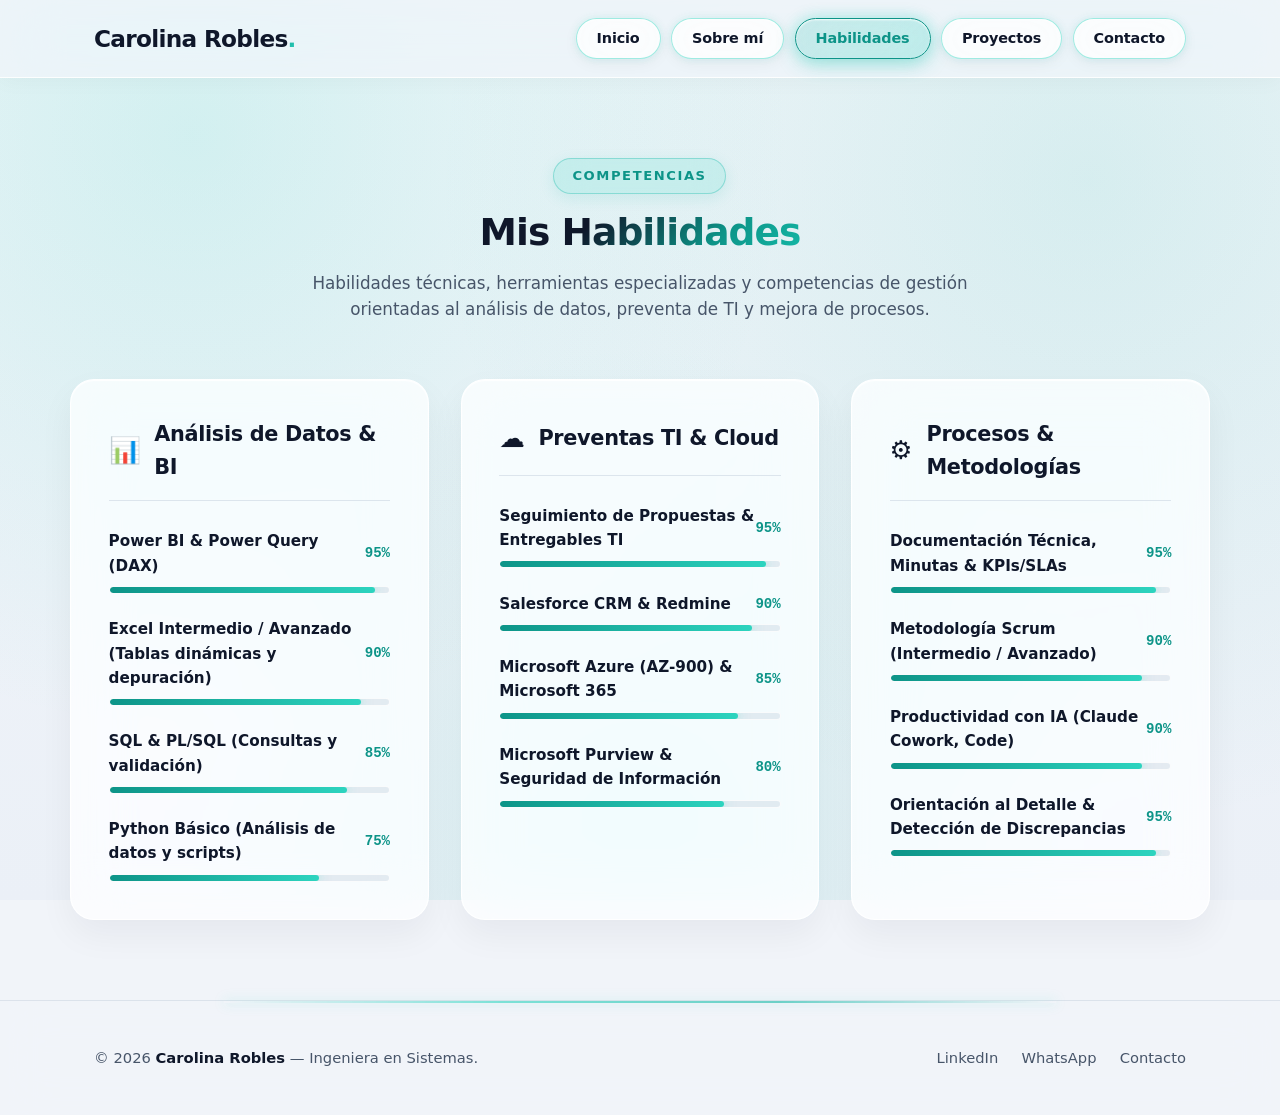
==== skills.html @ e142863c "Primer comentario" ====
<!DOCTYPE html>
<html lang="es">
<head>
  <meta charset="UTF-8">
  <meta name="viewport" content="width=device-width, initial-scale=1.0">
  <title>Habilidades | Carolina Robles - Ingeniera en Sistemas</title>
  <!-- Estilos Globales y Específicos -->
  <link rel="stylesheet" href="css/global.css">
  <link rel="stylesheet" href="css/pages.css">
</head>
<body>

  <!-- ================= ENCABEZADO Y NAVEGACIÓN (APPLE LIQUID GLASS) ================= -->
  <header class="site-header">
    <nav class="navbar container">
      <a href="index.html" class="logo">Carolina Robles<span>.</span></a>
      <!-- Botón Menú para Móvil -->
      <button class="menu-toggle" id="menu-toggle" aria-label="Abrir menú de navegación" aria-expanded="false">
        <span class="menu-icon">
          <span></span>
          <span></span>
          <span></span>
        </span>
      </button>
      <!-- Enlaces de Navegación (Cápsulas iOS Liquid Glass sin emojis) -->
      <ul class="nav-menu" id="nav-menu">
        <li><a href="index.html" class="nav-link">Inicio</a></li>
        <li><a href="about.html" class="nav-link">Sobre mí</a></li>
        <li><a href="skills.html" class="nav-link">Habilidades</a></li>
        <li><a href="projects.html" class="nav-link">Proyectos</a></li>
        <li><a href="contact.html" class="nav-link">Contacto</a></li>
      </ul>
    </nav>
  </header>

  <!-- ================= CONTENIDO PRINCIPAL ================= -->
  <main class="section container">
    <div class="section-header">
      <span class="section-tag">Competencias</span>
      <h2 class="section-title">Mis <span>Habilidades</span></h2>
      <p class="section-description">
        Habilidades técnicas, herramientas especializadas y competencias de gestión orientadas al análisis de datos, preventa de TI y mejora de procesos.
      </p>
    </div>

    <!-- Cuadrícula de Habilidades por Categoría -->
    <div class="skills-grid">

      <!-- Categoría 1: Análisis de Datos & BI -->
      <section class="skill-category">
        <div class="category-header">
          <span class="category-icon">📊</span>
          <h3>Análisis de Datos &amp; BI</h3>
        </div>
        <div class="skill-items-list">
          <!-- Skill Item -->
          <div class="skill-item">
            <div class="skill-header">
              <span class="skill-name">Power BI &amp; Power Query (DAX)</span>
              <span class="skill-percentage">95%</span>
            </div>
            <div class="progress-bar" role="progressbar" aria-valuenow="95" aria-valuemin="0" aria-valuemax="100">
              <div class="progress-fill" style="width: 95%;"></div>
            </div>
          </div>

          <!-- Skill Item -->
          <div class="skill-item">
            <div class="skill-header">
              <span class="skill-name">Excel Intermedio / Avanzado (Tablas dinámicas y depuración)</span>
              <span class="skill-percentage">90%</span>
            </div>
            <div class="progress-bar" role="progressbar" aria-valuenow="90" aria-valuemin="0" aria-valuemax="100">
              <div class="progress-fill" style="width: 90%;"></div>
            </div>
          </div>

          <!-- Skill Item -->
          <div class="skill-item">
            <div class="skill-header">
              <span class="skill-name">SQL &amp; PL/SQL (Consultas y validación)</span>
              <span class="skill-percentage">85%</span>
            </div>
            <div class="progress-bar" role="progressbar" aria-valuenow="85" aria-valuemin="0" aria-valuemax="100">
              <div class="progress-fill" style="width: 85%;"></div>
            </div>
          </div>

          <!-- Skill Item -->
          <div class="skill-item">
            <div class="skill-header">
              <span class="skill-name">Python Básico (Análisis de datos y scripts)</span>
              <span class="skill-percentage">75%</span>
            </div>
            <div class="progress-bar" role="progressbar" aria-valuenow="75" aria-valuemin="0" aria-valuemax="100">
              <div class="progress-fill" style="width: 75%;"></div>
            </div>
          </div>
        </div>
      </section>

      <!-- Categoría 2: Preventas TI, Cloud & Plataformas -->
      <section class="skill-category">
        <div class="category-header">
          <span class="category-icon">☁️</span>
          <h3>Preventas TI &amp; Cloud</h3>
        </div>
        <div class="skill-items-list">
          <!-- Skill Item -->
          <div class="skill-item">
            <div class="skill-header">
              <span class="skill-name">Seguimiento de Propuestas &amp; Entregables TI</span>
              <span class="skill-percentage">95%</span>
            </div>
            <div class="progress-bar" role="progressbar" aria-valuenow="95" aria-valuemin="0" aria-valuemax="100">
              <div class="progress-fill" style="width: 95%;"></div>
            </div>
          </div>

          <!-- Skill Item -->
          <div class="skill-item">
            <div class="skill-header">
              <span class="skill-name">Salesforce CRM &amp; Redmine</span>
              <span class="skill-percentage">90%</span>
            </div>
            <div class="progress-bar" role="progressbar" aria-valuenow="90" aria-valuemin="0" aria-valuemax="100">
              <div class="progress-fill" style="width: 90%;"></div>
            </div>
          </div>

          <!-- Skill Item -->
          <div class="skill-item">
            <div class="skill-header">
              <span class="skill-name">Microsoft Azure (AZ-900) &amp; Microsoft 365</span>
              <span class="skill-percentage">85%</span>
            </div>
            <div class="progress-bar" role="progressbar" aria-valuenow="85" aria-valuemin="0" aria-valuemax="100">
              <div class="progress-fill" style="width: 85%;"></div>
            </div>
          </div>

          <!-- Skill Item -->
          <div class="skill-item">
            <div class="skill-header">
              <span class="skill-name">Microsoft Purview &amp; Seguridad de Información</span>
              <span class="skill-percentage">80%</span>
            </div>
            <div class="progress-bar" role="progressbar" aria-valuenow="80" aria-valuemin="0" aria-valuemax="100">
              <div class="progress-fill" style="width: 80%;"></div>
            </div>
          </div>
        </div>
      </section>

      <!-- Categoría 3: Procesos, IA & Metodologías -->
      <section class="skill-category">
        <div class="category-header">
          <span class="category-icon">⚙️</span>
          <h3>Procesos &amp; Metodologías</h3>
        </div>
        <div class="skill-items-list">
          <!-- Skill Item -->
          <div class="skill-item">
            <div class="skill-header">
              <span class="skill-name">Documentación Técnica, Minutas &amp; KPIs/SLAs</span>
              <span class="skill-percentage">95%</span>
            </div>
            <div class="progress-bar" role="progressbar" aria-valuenow="95" aria-valuemin="0" aria-valuemax="100">
              <div class="progress-fill" style="width: 95%;"></div>
            </div>
          </div>

          <!-- Skill Item -->
          <div class="skill-item">
            <div class="skill-header">
              <span class="skill-name">Metodología Scrum (Intermedio / Avanzado)</span>
              <span class="skill-percentage">90%</span>
            </div>
            <div class="progress-bar" role="progressbar" aria-valuenow="90" aria-valuemin="0" aria-valuemax="100">
              <div class="progress-fill" style="width: 90%;"></div>
            </div>
          </div>

          <!-- Skill Item -->
          <div class="skill-item">
            <div class="skill-header">
              <span class="skill-name">Productividad con IA (Claude Cowork, Code)</span>
              <span class="skill-percentage">90%</span>
            </div>
            <div class="progress-bar" role="progressbar" aria-valuenow="90" aria-valuemin="0" aria-valuemax="100">
              <div class="progress-fill" style="width: 90%;"></div>
            </div>
          </div>

          <!-- Skill Item -->
          <div class="skill-item">
            <div class="skill-header">
              <span class="skill-name">Orientación al Detalle &amp; Detección de Discrepancias</span>
              <span class="skill-percentage">95%</span>
            </div>
            <div class="progress-bar" role="progressbar" aria-valuenow="95" aria-valuemin="0" aria-valuemax="100">
              <div class="progress-fill" style="width: 95%;"></div>
            </div>
          </div>
        </div>
      </section>

    </div>
  </main>

  <!-- ================= PIE DE PÁGINA (FOOTER) ================= -->
  <footer class="site-footer">
    <div class="container footer-content">
      <p class="footer-copy">
        &copy; <span id="current-year"></span> <strong>Carolina Robles</strong> — Ingeniera en Sistemas.
      </p>
      <ul class="footer-links">
        <li><a href="https://linkedin.com/" target="_blank" rel="noopener noreferrer" class="footer-link">LinkedIn</a></li>
        <li><a href="https://wa.me/593984660901" target="_blank" rel="noopener noreferrer" class="footer-link">WhatsApp</a></li>
        <li><a href="contact.html" class="footer-link">Contacto</a></li>
      </ul>
    </div>
  </footer>

  <!-- Script Global -->
  <script src="js/main.js"></script>
</body>
</html>
---- css/global.css ----
/* ==========================================================================
   GLOBAL.CSS - Estilos Globales, Variables, Reset, Componentes y Layout
   Portafolio Profesional de Carolina Robles (Apple Liquid Glass: Grises Claros & Verde Agua)
   ========================================================================== */

/* --------------------------------------------------------------------------
   1. VARIABLES DE DISEÑO (:root) - Paleta Apple Liquid Glass Clara (Grises & Verde Agua)
   -------------------------------------------------------------------------- */
:root {
  /* Fondo en grises claros elegantes estilo titanio/platino Apple */
  --color-bg: #f1f4f9;
  --color-bg-alt: #e6ebf2;
  
  /* Superficie translúcida Liquid Glass Clara */
  --color-surface: rgba(255, 255, 255, 0.75);
  --color-surface-hover: rgba(255, 255, 255, 0.92);
  --color-surface-active: #ffffff;
  
  /* Bordes de refracción de cristal líquido */
  --color-border: rgba(255, 255, 255, 0.85);
  --color-border-subtle: rgba(203, 213, 225, 0.65);
  --color-border-focus: #14b8a6;

  /* Iluminaciones y Acentos en Verde Agua (Aqua Mint / Seafoam) */
  --color-primary: #0d9488;         /* Verde Agua Principal (Teal 600) */
  --color-primary-hover: #0f766e;
  --color-primary-light: rgba(20, 184, 166, 0.12);

  --color-aqua: #14b8a6;            /* Verde Agua Medio (Teal 500) */
  --color-aqua-bright: #2dd4bf;     /* Verde Agua Luminoso (Teal 400) */
  --color-aqua-light: rgba(45, 212, 191, 0.18);

  --color-secondary: #0f766e;       /* Verde Agua Profundo */
  --color-accent: #10b981;          /* Esmeralda / Verificado */
  --color-warning: #f59e0b;
  --color-danger: #ef4444;

  /* Tipografía de Alto Contraste en Gris Grafito Legible */
  --color-text: #0f172a;            /* Grafito pizarra oscuro */
  --color-text-muted: #475569;      /* Gris medio suave */
  --color-text-dim: #64748b;        /* Gris terciario */

  --font-main: system-ui, -apple-system, BlinkMacSystemFont, 'SF Pro Display', 'SF Pro Text', 'Helvetica Neue', sans-serif;
  --font-mono: 'SF Mono', 'Consolas', 'Courier New', monospace;

  /* Medidas */
  --max-width: 1140px;
  --header-height: 78px;

  /* Radios de curvatura continua estilo Apple */
  --radius-sm: 10px;
  --radius-md: 16px;
  --radius-lg: 24px;
  --radius-xl: 32px;
  --radius-full: 9999px;

  /* Sombras y Refracciones Liquid Glass Claras */
  --shadow-sm: 0 4px 15px rgba(15, 23, 42, 0.04);
  --shadow-md: 0 12px 30px -4px rgba(15, 23, 42, 0.08);
  --shadow-glass: 0 20px 45px -10px rgba(15, 23, 42, 0.08), inset 0 1px 1px 0 rgba(255, 255, 255, 0.95);
  --shadow-glow-aqua: 0 0 25px rgba(45, 212, 191, 0.45);
  --shadow-glow-soft: 0 8px 30px rgba(20, 184, 166, 0.2);

  /* Transición fluida con curvatura Apple */
  --transition: all 0.3s cubic-bezier(0.25, 1, 0.5, 1);
}

/* --------------------------------------------------------------------------
   2. RESET UNIVERSAL Y ESTILOS BASE
   -------------------------------------------------------------------------- */
* {
  margin: 0;
  padding: 0;
  box-sizing: border-box;
}

html {
  font-size: 16px;
  scroll-behavior: smooth;
}

body {
  font-family: var(--font-main);
  background-color: var(--color-bg);
  /* Malla ambiental fluida en tonos grises claros con luces difusas en verde agua */
  background-image: 
    radial-gradient(circle at 15% 15%, rgba(45, 212, 191, 0.16), transparent 45%),
    radial-gradient(circle at 85% 20%, rgba(20, 184, 166, 0.12), transparent 50%),
    radial-gradient(circle at 50% 90%, rgba(94, 234, 212, 0.14), transparent 45%),
    linear-gradient(180deg, #f3f6fa 0%, #ebf0f7 100%);
  background-attachment: fixed;
  color: var(--color-text);
  line-height: 1.6;
  min-height: 100vh;
  display: flex;
  flex-direction: column;
  overflow-x: hidden;
  -webkit-font-smoothing: antialiased;
  -moz-osx-font-smoothing: grayscale;
}

main {
  flex: 1;
}

a {
  color: inherit;
  text-decoration: none;
  transition: var(--transition);
}

ul {
  list-style: none;
}

img, svg {
  display: block;
  max-width: 100%;
}

button, input, textarea {
  font: inherit;
  color: inherit;
}

/* --------------------------------------------------------------------------
   3. CLASES UTILITARIAS Y LAYOUT
   -------------------------------------------------------------------------- */
.container {
  width: 100%;
  max-width: var(--max-width);
  margin-left: auto;
  margin-right: auto;
  padding-left: 1.5rem;
  padding-right: 1.5rem;
}

.section {
  padding: 5rem 0;
}

.section-header {
  text-align: center;
  max-width: 720px;
  margin: 0 auto 3.5rem auto;
}

.section-tag {
  display: inline-flex;
  align-items: center;
  gap: 0.4rem;
  font-size: 0.82rem;
  font-weight: 700;
  text-transform: uppercase;
  letter-spacing: 0.12em;
  color: var(--color-primary);
  background: rgba(45, 212, 191, 0.15);
  padding: 0.4rem 1.15rem;
  border-radius: var(--radius-full);
  border: 1px solid rgba(20, 184, 166, 0.35);
  backdrop-filter: blur(16px);
  -webkit-backdrop-filter: blur(16px);
  margin-bottom: 0.95rem;
  box-shadow: 0 4px 15px rgba(20, 184, 166, 0.12);
}

.section-title {
  font-size: 2.35rem;
  font-weight: 800;
  color: var(--color-text);
  line-height: 1.25;
  margin-bottom: 0.85rem;
  letter-spacing: -0.025em;
}

.section-title span {
  background: linear-gradient(135deg, #0f172a 15%, #0d9488 65%, #14b8a6 100%);
  -webkit-background-clip: text;
  -webkit-text-fill-color: transparent;
}

.section-description {
  color: var(--color-text-muted);
  font-size: 1.05rem;
  line-height: 1.6;
}

/* --------------------------------------------------------------------------
   4. BOTONES APPLE LIQUID GLASS CON ILUMINACIÓN VERDE AGUA
   -------------------------------------------------------------------------- */
.btn {
  display: inline-flex;
  align-items: center;
  justify-content: center;
  gap: 0.6rem;
  padding: 0.82rem 1.75rem;
  font-size: 0.95rem;
  font-weight: 600;
  letter-spacing: -0.01em;
  border-radius: var(--radius-full);
  cursor: pointer;
  border: 1px solid transparent;
  text-align: center;
  user-select: none;
  position: relative;
  overflow: hidden;
  transition: var(--transition);
}

/* Botón Primario: Verde Agua Luminoso */
.btn-primary {
  background: linear-gradient(135deg, #0d9488 0%, #14b8a6 50%, #2dd4bf 100%);
  color: #ffffff;
  border: 1px solid rgba(255, 255, 255, 0.6);
  box-shadow: 
    0 6px 20px rgba(20, 184, 166, 0.35),
    inset 0 1px 1px 0 rgba(255, 255, 255, 0.5);
}

.btn-primary:hover {
  background: linear-gradient(135deg, #0f766e 0%, #0d9488 50%, #14b8a6 100%);
  transform: translateY(-2px);
  box-shadow: 
    0 8px 25px rgba(20, 184, 166, 0.5),
    0 0 20px rgba(45, 212, 191, 0.4),
    inset 0 1px 2px 0 rgba(255, 255, 255, 0.7);
  color: #ffffff;
}

/* Botón Outline: Cristal Líquido Claro Translúcido */
.btn-outline {
  background: rgba(255, 255, 255, 0.8);
  backdrop-filter: blur(20px) saturate(180%);
  -webkit-backdrop-filter: blur(20px) saturate(180%);
  border: 1.5px solid rgba(45, 212, 191, 0.45);
  color: var(--color-text);
  box-shadow: 
    0 4px 15px rgba(15, 23, 42, 0.05),
    inset 0 1px 1px 0 rgba(255, 255, 255, 0.9);
}

.btn-outline:hover {
  background: #ffffff;
  border-color: var(--color-aqua);
  color: var(--color-primary);
  transform: translateY(-2px);
  box-shadow: 
    0 8px 25px rgba(20, 184, 166, 0.22),
    0 0 15px rgba(45, 212, 191, 0.3);
}

/* Botón Glass Acento (Descargar CV) */
.btn-glass {
  background: rgba(45, 212, 191, 0.15);
  backdrop-filter: blur(20px) saturate(180%);
  -webkit-backdrop-filter: blur(20px) saturate(180%);
  border: 1.5px solid rgba(20, 184, 166, 0.35);
  color: var(--color-primary);
  box-shadow: 
    0 4px 15px rgba(20, 184, 166, 0.12),
    inset 0 1px 1px 0 rgba(255, 255, 255, 0.8);
}

.btn-glass:hover {
  background: rgba(45, 212, 191, 0.25);
  border-color: var(--color-primary);
  color: var(--color-primary-hover);
  transform: translateY(-2px);
  box-shadow: 
    0 8px 25px rgba(20, 184, 166, 0.3),
    inset 0 1px 2px 0 rgba(255, 255, 255, 0.9);
}

.btn-sm {
  padding: 0.55rem 1.25rem;
  font-size: 0.85rem;
}

.badge {
  display: inline-block;
  font-size: 0.8rem;
  font-weight: 600;
  padding: 0.35rem 0.85rem;
  border-radius: var(--radius-full);
  background: rgba(45, 212, 191, 0.12);
  color: var(--color-secondary);
  border: 1px solid rgba(20, 184, 166, 0.3);
  box-shadow: inset 0 1px 1px 0 rgba(255, 255, 255, 0.7);
}

/* --------------------------------------------------------------------------
   5. ENCABEZADO Y BARRA DE NAVEGACIÓN SUPERIOR
      Dock Flotante Liquid Glass Claro (Sin emojis, iluminado en verde agua)
   -------------------------------------------------------------------------- */
.site-header {
  position: sticky;
  top: 0;
  z-index: 1000;
  background-color: rgba(241, 244, 249, 0.82);
  backdrop-filter: blur(28px) saturate(190%);
  -webkit-backdrop-filter: blur(28px) saturate(190%);
  border-bottom: 1px solid rgba(255, 255, 255, 0.85);
  height: var(--header-height);
  display: flex;
  align-items: center;
  box-shadow: 0 4px 20px rgba(15, 23, 42, 0.03);
}

.navbar {
  display: flex;
  align-items: center;
  justify-content: space-between;
}

.logo {
  font-size: 1.45rem;
  font-weight: 800;
  color: var(--color-text);
  letter-spacing: -0.03em;
}

.logo span {
  background: linear-gradient(135deg, var(--color-primary), var(--color-aqua-bright));
  -webkit-background-clip: text;
  -webkit-text-fill-color: transparent;
}

.logo:hover {
  color: var(--color-primary);
}

/* Menú de navegación superior */
.nav-menu {
  display: flex;
  align-items: center;
  gap: 0.65rem;
}

/* CÁPSULAS DE NAVEGACIÓN APPLE LIQUID GLASS:
   Fondo claro translúcido con iluminación verde agua */
.nav-link {
  display: inline-flex;
  align-items: center;
  justify-content: center;
  padding: 0.52rem 1.25rem;
  font-size: 0.9rem;
  font-weight: 600;
  letter-spacing: -0.01em;
  border-radius: var(--radius-full);
  background: rgba(255, 255, 255, 0.75);
  backdrop-filter: blur(20px);
  -webkit-backdrop-filter: blur(20px);
  color: var(--color-text);
  border: 1.5px solid rgba(45, 212, 191, 0.45); /* Ribete verde agua suave */
  box-shadow: 
    0 4px 15px rgba(15, 23, 42, 0.05),
    0 0 10px rgba(45, 212, 191, 0.12),
    inset 0 1px 1px 0 rgba(255, 255, 255, 0.9);
  position: relative;
  overflow: hidden;
  transition: all 0.28s cubic-bezier(0.25, 1, 0.5, 1);
}

/* Efecto de iluminación verde agua al pasar el cursor (Hover) */
.nav-link:hover {
  background: #ffffff;
  border-color: var(--color-aqua);
  color: var(--color-primary);
  transform: translateY(-2px);
  box-shadow: 
    0 8px 22px rgba(20, 184, 166, 0.25),
    0 0 15px rgba(45, 212, 191, 0.35),
    inset 0 1px 2px 0 #ffffff;
}

/* Estado Activo en la página actual (Iluminación Verde Agua Destacada) */
.nav-link.active {
  background: linear-gradient(135deg, rgba(20, 184, 166, 0.18), rgba(45, 212, 191, 0.25));
  border-color: var(--color-primary);
  color: var(--color-primary);
  font-weight: 700;
  box-shadow: 
    0 6px 20px rgba(20, 184, 166, 0.3),
    0 0 15px rgba(45, 212, 191, 0.25),
    inset 0 1px 2px 0 rgba(255, 255, 255, 0.9);
}

/* Botón Menú Móvil */
.menu-toggle {
  display: none;
  background: rgba(255, 255, 255, 0.85);
  backdrop-filter: blur(16px);
  -webkit-backdrop-filter: blur(16px);
  border: 1.5px solid rgba(45, 212, 191, 0.4);
  border-radius: var(--radius-sm);
  color: var(--color-primary);
  padding: 0.55rem 0.7rem;
  cursor: pointer;
  align-items: center;
  justify-content: center;
  transition: var(--transition);
  box-shadow: 0 4px 15px rgba(15, 23, 42, 0.05);
}

.menu-toggle:hover {
  background: #ffffff;
  border-color: var(--color-primary);
  box-shadow: 0 0 18px rgba(45, 212, 191, 0.4);
}

.menu-icon {
  width: 22px;
  height: 18px;
  position: relative;
  display: flex;
  flex-direction: column;
  justify-content: space-between;
}

.menu-icon span {
  display: block;
  height: 2px;
  width: 100%;
  background-color: var(--color-text);
  border-radius: 2px;
  transition: var(--transition);
}

/* Animación al abrir menú móvil */
.menu-toggle.open .menu-icon span:nth-child(1) {
  transform: translateY(8px) rotate(45deg);
}
.menu-toggle.open .menu-icon span:nth-child(2) {
  opacity: 0;
}
.menu-toggle.open .menu-icon span:nth-child(3) {
  transform: translateY(-8px) rotate(-45deg);
}

/* --------------------------------------------------------------------------
   6. PIE DE PÁGINA (FOOTER)
   -------------------------------------------------------------------------- */
.site-footer {
  background: rgba(241, 244, 249, 0.85);
  backdrop-filter: blur(25px);
  -webkit-backdrop-filter: blur(25px);
  border-top: 1px solid rgba(203, 213, 225, 0.6);
  padding: 2.75rem 0;
  margin-top: auto;
  position: relative;
}

/* Línea de luz sutil en verde agua en el footer */
.site-footer::before {
  content: '';
  position: absolute;
  top: 0;
  left: 50%;
  transform: translateX(-50%);
  width: 65%;
  height: 1.5px;
  background: linear-gradient(90deg, transparent, rgba(45, 212, 191, 0.6), rgba(20, 184, 166, 0.6), transparent);
  box-shadow: 0 0 12px rgba(45, 212, 191, 0.35);
}

.footer-content {
  display: flex;
  align-items: center;
  justify-content: space-between;
  flex-wrap: wrap;
  gap: 1.5rem;
}

.footer-copy {
  color: var(--color-text-muted);
  font-size: 0.92rem;
}

.footer-copy strong {
  color: var(--color-text);
}

.footer-links {
  display: flex;
  align-items: center;
  gap: 1.45rem;
}

.footer-link {
  color: var(--color-text-muted);
  font-size: 0.92rem;
  transition: var(--transition);
}

.footer-link:hover {
  color: var(--color-primary);
}

/* --------------------------------------------------------------------------
   7. RESPONSIVIDAD GLOBAL (MEDIA QUERIES)
   -------------------------------------------------------------------------- */
@media (max-width: 860px) {
  .menu-toggle {
    display: flex;
  }

  .nav-menu {
    position: fixed;
    top: var(--header-height);
    left: 0;
    width: 100%;
    background-color: rgba(241, 244, 249, 0.96);
    backdrop-filter: blur(28px) saturate(190%);
    -webkit-backdrop-filter: blur(28px) saturate(190%);
    border-bottom: 1px solid rgba(203, 213, 225, 0.6);
    flex-direction: column;
    align-items: stretch;
    padding: 1.5rem;
    gap: 0.75rem;
    transform: translateY(-150%);
    opacity: 0;
    pointer-events: none;
    transition: transform 0.3s ease, opacity 0.3s ease;
    box-shadow: 0 15px 35px rgba(15, 23, 42, 0.1);
  }

  .nav-menu.open {
    transform: translateY(0);
    opacity: 1;
    pointer-events: auto;
  }

  .nav-link {
    display: flex;
    justify-content: center;
    padding: 0.85rem 1rem;
    width: 100%;
  }

  .section-title {
    font-size: 1.95rem;
  }

  .footer-content {
    flex-direction: column;
    text-align: center;
    justify-content: center;
  }
}
---- css/pages.css ----
/* ==========================================================================
   PAGES.CSS - Estilos específicos de las vistas (<main>)
   Portafolio Profesional de Carolina Robles (Apple Liquid Glass: Grises Claros & Verde Agua)
   ========================================================================== */

/* ==========================================================================
   1. PÁGINA 1: INICIO (INDEX.HTML) - BANNER LIQUID GLASS CLARO
   ========================================================================== */

.hero-banner-section {
  padding: 3rem 0 4rem 0;
}

.hero-banner {
  background: rgba(255, 255, 255, 0.72);
  backdrop-filter: blur(35px) saturate(180%);
  -webkit-backdrop-filter: blur(35px) saturate(180%);
  border: 1.5px solid rgba(255, 255, 255, 0.95);
  border-radius: var(--radius-xl);
  padding: 3.75rem 3.25rem;
  box-shadow: 
    0 25px 60px -15px rgba(15, 23, 42, 0.08),
    0 0 35px rgba(45, 212, 191, 0.15),
    inset 0 1px 1px 0 rgba(255, 255, 255, 0.95);
  position: relative;
  overflow: hidden;
}

/* Refracción sutil de luz en verde agua en las esquinas */
.hero-banner::before {
  content: '';
  position: absolute;
  top: -100px;
  right: -100px;
  width: 320px;
  height: 320px;
  background: radial-gradient(circle, rgba(45, 212, 191, 0.25), transparent 70%);
  filter: blur(50px);
  pointer-events: none;
}

.hero-banner::after {
  content: '';
  position: absolute;
  bottom: -100px;
  left: -100px;
  width: 300px;
  height: 300px;
  background: radial-gradient(circle, rgba(20, 184, 166, 0.2), transparent 70%);
  filter: blur(50px);
  pointer-events: none;
}

/* Distribución del banner: Texto a la izquierda (1.2fr), Foto a la DERECHA (360px) */
.hero-banner-grid {
  display: grid;
  grid-template-columns: 1.2fr 360px;
  align-items: center;
  gap: 3.5rem;
  position: relative;
  z-index: 2;
}

/* Columna Izquierda: Mensaje y Contenido */
.hero-banner-content {
  position: relative;
  z-index: 3;
}

.hero-greeting-pill {
  display: inline-flex;
  align-items: center;
  gap: 0.5rem;
  font-size: 0.82rem;
  font-weight: 700;
  text-transform: uppercase;
  letter-spacing: 0.12em;
  color: var(--color-primary);
  background: rgba(45, 212, 191, 0.15);
  padding: 0.38rem 1.05rem;
  border-radius: var(--radius-full);
  border: 1px solid rgba(20, 184, 166, 0.35);
  backdrop-filter: blur(16px);
  -webkit-backdrop-filter: blur(16px);
  margin-bottom: 1.35rem;
  box-shadow: 0 4px 15px rgba(20, 184, 166, 0.12);
}

.greeting-dot {
  width: 8px;
  height: 8px;
  border-radius: 50%;
  background-color: var(--color-aqua-bright);
  box-shadow: 0 0 10px var(--color-aqua-bright);
  display: inline-block;
}

/* Titular: "Hola, mi nombre es Carolina Robles" */
.hero-banner-title {
  font-size: 2.9rem;
  font-weight: 800;
  line-height: 1.15;
  color: var(--color-text);
  margin-bottom: 0.45rem;
  letter-spacing: -0.03em;
}

.hero-name-highlight {
  background: linear-gradient(135deg, #0f172a 20%, #0d9488 80%);
  -webkit-background-clip: text;
  -webkit-text-fill-color: transparent;
  display: inline-block;
}

/* Subtítulo: "y soy Ingeniera en Sistemas" */
.hero-banner-subtitle {
  font-size: 1.85rem;
  font-weight: 700;
  line-height: 1.25;
  color: var(--color-text-muted);
  margin-bottom: 1.35rem;
  letter-spacing: -0.02em;
}

.hero-role-highlight {
  background: linear-gradient(135deg, #0d9488 0%, #14b8a6 55%, #2dd4bf 100%);
  -webkit-background-clip: text;
  -webkit-text-fill-color: transparent;
  font-weight: 800;
}

.hero-banner-description {
  font-size: 1.1rem;
  color: var(--color-text-muted);
  line-height: 1.65;
  margin-bottom: 2rem;
  max-width: 620px;
}

.hero-banner-actions {
  display: flex;
  flex-wrap: wrap;
  gap: 1rem;
  margin-bottom: 1.85rem;
}

.hero-banner-tags {
  display: flex;
  flex-wrap: wrap;
  gap: 0.65rem;
}

/* Columna Derecha: Foto tipo PNG de Carolina con Iluminación Verde Agua */
.hero-banner-photo-wrapper {
  position: relative;
  display: flex;
  align-items: center;
  justify-content: center;
  min-height: 380px;
}

/* Spotlight circular difuso en verde agua */
.hero-spotlight {
  position: absolute;
  top: 50%;
  left: 50%;
  transform: translate(-50%, -50%);
  width: 320px;
  height: 320px;
  border-radius: 50%;
  background: radial-gradient(circle, rgba(45, 212, 191, 0.45) 0%, rgba(20, 184, 166, 0.18) 55%, transparent 75%);
  filter: blur(35px);
  z-index: 1;
}

/* Foto PNG recortada transparente a la derecha */
.hero-banner-photo {
  position: relative;
  z-index: 2;
  width: 100%;
  max-width: 340px;
  height: auto;
  object-fit: contain;
  filter: drop-shadow(0 15px 25px rgba(15, 23, 42, 0.18)) drop-shadow(0 0 25px rgba(45, 212, 191, 0.35));
  transition: transform 0.4s cubic-bezier(0.25, 1, 0.5, 1), filter 0.4s ease;
}

.hero-banner:hover .hero-banner-photo {
  transform: scale(1.025);
  filter: drop-shadow(0 20px 30px rgba(15, 23, 42, 0.22)) drop-shadow(0 0 35px rgba(45, 212, 191, 0.5));
}

/* ==========================================================================
   NUEVA SECCIÓN: DOS TARJETAS SEPARANDO TECNOLOGÍAS CON SUS LOGOS (INDEX.HTML)
   ========================================================================== */
.tech-cards-section {
  padding: 1.5rem 0 4.5rem 0;
}

.tech-cards-grid {
  display: grid;
  grid-template-columns: repeat(auto-fit, minmax(350px, 1fr));
  gap: 2.25rem;
}

.tech-card {
  background: rgba(255, 255, 255, 0.75);
  backdrop-filter: blur(28px) saturate(180%);
  -webkit-backdrop-filter: blur(28px) saturate(180%);
  border: 1.5px solid rgba(255, 255, 255, 0.95);
  border-radius: var(--radius-lg);
  padding: 2.5rem;
  box-shadow: 
    0 15px 35px rgba(15, 23, 42, 0.05),
    inset 0 1px 1px 0 rgba(255, 255, 255, 0.95);
  transition: var(--transition);
  display: flex;
  flex-direction: column;
}

.tech-card:hover {
  transform: translateY(-6px);
  background: rgba(255, 255, 255, 0.92);
  border-color: rgba(45, 212, 191, 0.6);
  box-shadow: 
    0 22px 50px rgba(20, 184, 166, 0.15),
    0 0 25px rgba(45, 212, 191, 0.2);
}

.tech-card-header {
  margin-bottom: 1.6rem;
  padding-bottom: 1.25rem;
  border-bottom: 1px solid rgba(203, 213, 225, 0.6);
}

.tech-card-tag {
  display: inline-block;
  font-size: 0.78rem;
  font-weight: 700;
  text-transform: uppercase;
  letter-spacing: 0.1em;
  color: var(--color-primary);
  background: rgba(45, 212, 191, 0.15);
  padding: 0.25rem 0.85rem;
  border-radius: var(--radius-full);
  margin-bottom: 0.65rem;
}

.tech-card-title {
  font-size: 1.45rem;
  font-weight: 700;
  color: var(--color-text);
  margin-bottom: 0.45rem;
  letter-spacing: -0.02em;
}

.tech-card-desc {
  color: var(--color-text-muted);
  font-size: 0.95rem;
  line-height: 1.55;
}

/* Lista de tecnologías con su logo oficial */
.tech-logos-grid {
  display: grid;
  grid-template-columns: 1fr;
  gap: 0.95rem;
  flex: 1;
}

.tech-logo-item {
  display: flex;
  align-items: center;
  gap: 1.15rem;
  padding: 0.85rem 1.15rem;
  background: rgba(255, 255, 255, 0.85);
  border: 1.2px solid rgba(203, 213, 225, 0.6);
  border-radius: var(--radius-md);
  box-shadow: 0 4px 12px rgba(15, 23, 42, 0.03);
  transition: var(--transition);
}

.tech-logo-item:hover {
  background: #ffffff;
  border-color: var(--color-aqua);
  transform: translateX(4px);
  box-shadow: 
    0 6px 18px rgba(20, 184, 166, 0.18),
    0 0 10px rgba(45, 212, 191, 0.15);
}

.tech-logo-icon {
  width: 44px;
  height: 44px;
  flex-shrink: 0;
  display: flex;
  align-items: center;
  justify-content: center;
}

.tech-logo-icon svg {
  width: 100%;
  height: 100%;
}

.tech-logo-info {
  display: flex;
  flex-direction: column;
}

.tech-logo-name {
  font-size: 1rem;
  font-weight: 700;
  color: var(--color-text);
  line-height: 1.25;
}

.tech-logo-detail {
  font-size: 0.82rem;
  color: var(--color-text-muted);
  line-height: 1.35;
}

/* ==========================================================================
   2. PÁGINA 2: SOBRE MÍ (ABOUT.HTML)
   ========================================================================== */
.about-grid {
  display: grid;
  grid-template-columns: 1fr 1fr;
  gap: 2.5rem;
  align-items: start;
}

/* Tarjeta Izquierda: Biografía */
.bio-card {
  background: rgba(255, 255, 255, 0.75);
  backdrop-filter: blur(28px) saturate(180%);
  -webkit-backdrop-filter: blur(28px) saturate(180%);
  border: 1.5px solid rgba(255, 255, 255, 0.9);
  border-radius: var(--radius-lg);
  padding: 2.6rem;
  box-shadow: 
    0 15px 35px rgba(15, 23, 42, 0.05),
    inset 0 1px 1px 0 rgba(255, 255, 255, 0.95);
}

.bio-card h3 {
  font-size: 1.45rem;
  font-weight: 700;
  margin-bottom: 1.25rem;
  color: var(--color-text);
  letter-spacing: -0.02em;
}

.bio-card p {
  color: var(--color-text-muted);
  font-size: 1rem;
  line-height: 1.7;
  margin-bottom: 1.25rem;
}

.bio-highlights {
  margin: 1.5rem 0 2rem 0;
  display: flex;
  flex-direction: column;
  gap: 0.95rem;
}

.bio-highlight-item {
  display: flex;
  align-items: center;
  gap: 0.85rem;
  color: var(--color-text);
  font-size: 0.95rem;
}

.bio-highlight-item span.icon {
  font-size: 1.15rem;
}

/* Tarjeta Derecha: Línea de tiempo */
.timeline-card {
  background: rgba(255, 255, 255, 0.75);
  backdrop-filter: blur(28px) saturate(180%);
  -webkit-backdrop-filter: blur(28px) saturate(180%);
  border: 1.5px solid rgba(255, 255, 255, 0.9);
  border-radius: var(--radius-lg);
  padding: 2.6rem;
  box-shadow: 
    0 15px 35px rgba(15, 23, 42, 0.05),
    inset 0 1px 1px 0 rgba(255, 255, 255, 0.95);
}

.timeline-card h3 {
  font-size: 1.45rem;
  font-weight: 700;
  margin-bottom: 1.75rem;
  color: var(--color-text);
  letter-spacing: -0.02em;
}

.timeline-list {
  position: relative;
  padding-left: 2rem;
}

.timeline-list::before {
  content: '';
  position: absolute;
  top: 8px;
  bottom: 8px;
  left: 6px;
  width: 2px;
  background: linear-gradient(180deg, var(--color-primary), var(--color-aqua-bright), rgba(203, 213, 225, 0.5));
}

.timeline-item {
  position: relative;
  margin-bottom: 2.25rem;
}

.timeline-item:last-child {
  margin-bottom: 0;
}

.timeline-item::before {
  content: '';
  position: absolute;
  left: -2rem;
  top: 6px;
  width: 14px;
  height: 14px;
  border-radius: 50%;
  background: var(--color-aqua-bright);
  border: 3px solid #ffffff;
  box-shadow: 0 0 10px rgba(45, 212, 191, 0.7);
}

.timeline-date {
  display: inline-block;
  font-size: 0.8rem;
  font-weight: 700;
  color: var(--color-primary);
  background: rgba(45, 212, 191, 0.15);
  padding: 0.22rem 0.75rem;
  border-radius: var(--radius-full);
  border: 1px solid rgba(20, 184, 166, 0.3);
  margin-bottom: 0.45rem;
}

.timeline-title {
  font-size: 1.18rem;
  font-weight: 700;
  color: var(--color-text);
  margin-bottom: 0.25rem;
}

.timeline-institution {
  font-size: 0.92rem;
  color: var(--color-primary);
  margin-bottom: 0.55rem;
  font-weight: 600;
}

.timeline-desc {
  font-size: 0.92rem;
  color: var(--color-text-muted);
  line-height: 1.55;
}

/* ==========================================================================
   3. PÁGINA 3: HABILIDADES (SKILLS.HTML)
   ========================================================================== */
.skills-grid {
  display: grid;
  grid-template-columns: repeat(auto-fit, minmax(320px, 1fr));
  gap: 2rem;
}

.skill-category {
  background: rgba(255, 255, 255, 0.75);
  backdrop-filter: blur(28px) saturate(180%);
  -webkit-backdrop-filter: blur(28px) saturate(180%);
  border: 1.5px solid rgba(255, 255, 255, 0.9);
  border-radius: var(--radius-lg);
  padding: 2.35rem;
  display: flex;
  flex-direction: column;
  box-shadow: 
    0 15px 35px rgba(15, 23, 42, 0.05),
    inset 0 1px 1px 0 rgba(255, 255, 255, 0.95);
  transition: var(--transition);
}

.skill-category:hover {
  border-color: rgba(45, 212, 191, 0.6);
  box-shadow: 
    0 20px 45px rgba(20, 184, 166, 0.15),
    0 0 20px rgba(45, 212, 191, 0.2);
  transform: translateY(-4px);
}

.category-header {
  display: flex;
  align-items: center;
  gap: 0.85rem;
  margin-bottom: 1.75rem;
  padding-bottom: 1rem;
  border-bottom: 1px solid rgba(203, 213, 225, 0.6);
}

.category-header .category-icon {
  font-size: 1.6rem;
}

.category-header h3 {
  font-size: 1.3rem;
  font-weight: 700;
  color: var(--color-text);
  letter-spacing: -0.015em;
}

.skill-items-list {
  display: flex;
  flex-direction: column;
  gap: 1.45rem;
}

.skill-item {
  display: flex;
  flex-direction: column;
  gap: 0.5rem;
}

.skill-header {
  display: flex;
  justify-content: space-between;
  align-items: center;
  font-size: 0.95rem;
  font-weight: 600;
}

.skill-name {
  color: var(--color-text);
}

.skill-percentage {
  color: var(--color-primary);
  font-family: var(--font-mono);
  font-size: 0.88rem;
  font-weight: 700;
}

.progress-bar {
  width: 100%;
  height: 8px;
  background-color: rgba(203, 213, 225, 0.45);
  border-radius: var(--radius-full);
  overflow: hidden;
  border: 1px solid rgba(255, 255, 255, 0.8);
}

.progress-fill {
  height: 100%;
  background: linear-gradient(90deg, #0d9488, #2dd4bf);
  border-radius: var(--radius-full);
  transition: width 1s ease-in-out;
  box-shadow: 0 0 12px rgba(45, 212, 191, 0.5);
}

/* ==========================================================================
   4. PÁGINA 4: PROYECTOS (PROJECTS.HTML)
   ========================================================================== */
.projects-grid {
  display: grid;
  grid-template-columns: repeat(auto-fit, minmax(320px, 1fr));
  gap: 2.25rem;
}

.project-card {
  background: rgba(255, 255, 255, 0.75);
  backdrop-filter: blur(28px) saturate(180%);
  -webkit-backdrop-filter: blur(28px) saturate(180%);
  border: 1.5px solid rgba(255, 255, 255, 0.9);
  border-radius: var(--radius-lg);
  overflow: hidden;
  display: flex;
  flex-direction: column;
  transition: var(--transition);
  box-shadow: 
    0 15px 35px rgba(15, 23, 42, 0.05),
    inset 0 1px 1px 0 rgba(255, 255, 255, 0.95);
}

.project-card:hover {
  transform: translateY(-8px);
  border-color: rgba(45, 212, 191, 0.6);
  box-shadow: 
    0 22px 50px rgba(20, 184, 166, 0.18),
    0 0 20px rgba(45, 212, 191, 0.2);
}

.project-img-wrapper {
  width: 100%;
  height: 215px;
  overflow: hidden;
  background-color: var(--color-bg-alt);
  position: relative;
}

.project-img {
  width: 100%;
  height: 100%;
  object-fit: cover;
  transition: transform 0.4s cubic-bezier(0.25, 1, 0.5, 1);
}

.project-card:hover .project-img {
  transform: scale(1.05);
}

.project-content {
  padding: 1.85rem;
  display: flex;
  flex-direction: column;
  flex: 1;
}

.project-title {
  font-size: 1.3rem;
  font-weight: 700;
  color: var(--color-text);
  margin-bottom: 0.75rem;
  letter-spacing: -0.015em;
}

.project-desc {
  color: var(--color-text-muted);
  font-size: 0.95rem;
  line-height: 1.6;
  margin-bottom: 1.35rem;
  flex: 1;
}

.project-badges {
  display: flex;
  flex-wrap: wrap;
  gap: 0.5rem;
  margin-bottom: 1.5rem;
}

.project-links {
  display: flex;
  gap: 0.85rem;
}

.project-links .btn {
  flex: 1;
}

/* ==========================================================================
   5. PÁGINA 5: CONTACTO (CONTACT.HTML)
   ========================================================================== */
.contact-grid {
  display: grid;
  grid-template-columns: 1fr 1.25fr;
  gap: 2.5rem;
  align-items: start;
}

/* Canales Directos (Columna Izquierda) */
.contact-channels {
  display: flex;
  flex-direction: column;
  gap: 1.25rem;
}

.channel-card {
  background: rgba(255, 255, 255, 0.75);
  backdrop-filter: blur(28px) saturate(180%);
  -webkit-backdrop-filter: blur(28px) saturate(180%);
  border: 1.5px solid rgba(255, 255, 255, 0.9);
  border-radius: var(--radius-lg);
  padding: 1.85rem;
  transition: var(--transition);
  display: flex;
  align-items: flex-start;
  gap: 1.25rem;
  box-shadow: 
    0 12px 30px rgba(15, 23, 42, 0.05),
    inset 0 1px 1px 0 rgba(255, 255, 255, 0.95);
}

.channel-card:hover {
  border-color: rgba(45, 212, 191, 0.6);
  transform: translateY(-3px);
  box-shadow: 
    0 18px 40px rgba(20, 184, 166, 0.15),
    0 0 18px rgba(45, 212, 191, 0.2);
}

.channel-icon {
  width: 48px;
  height: 48px;
  border-radius: var(--radius-md);
  background: rgba(45, 212, 191, 0.15);
  color: var(--color-primary);
  display: flex;
  align-items: center;
  justify-content: center;
  font-size: 1.45rem;
  flex-shrink: 0;
  border: 1px solid rgba(20, 184, 166, 0.3);
  box-shadow: inset 0 1px 1px 0 rgba(255, 255, 255, 0.8);
}

.channel-info {
  flex: 1;
}

.channel-title {
  font-size: 1.05rem;
  font-weight: 700;
  color: var(--color-text);
  margin-bottom: 0.25rem;
}

.channel-value {
  color: var(--color-text-muted);
  font-size: 0.92rem;
  margin-bottom: 0.85rem;
  word-break: break-all;
}

.channel-actions {
  display: flex;
  flex-wrap: wrap;
  gap: 0.65rem;
}

/* Formulario de Contacto (Columna Derecha) */
.contact-form-card {
  background: rgba(255, 255, 255, 0.75);
  backdrop-filter: blur(28px) saturate(180%);
  -webkit-backdrop-filter: blur(28px) saturate(180%);
  border: 1.5px solid rgba(255, 255, 255, 0.9);
  border-radius: var(--radius-lg);
  padding: 2.6rem;
  box-shadow: 
    0 15px 35px rgba(15, 23, 42, 0.05),
    inset 0 1px 1px 0 rgba(255, 255, 255, 0.95);
}

.contact-form-card h3 {
  font-size: 1.45rem;
  font-weight: 700;
  color: var(--color-text);
  margin-bottom: 0.5rem;
  letter-spacing: -0.02em;
}

.contact-form-card p.subtitle {
  color: var(--color-text-muted);
  font-size: 0.95rem;
  margin-bottom: 2rem;
}

.form-group {
  margin-bottom: 1.35rem;
  display: flex;
  flex-direction: column;
  gap: 0.45rem;
}

.form-group label {
  font-size: 0.9rem;
  font-weight: 600;
  color: var(--color-text);
}

.form-control {
  width: 100%;
  padding: 0.85rem 1.1rem;
  background: #ffffff;
  border: 1.5px solid rgba(203, 213, 225, 0.8);
  border-radius: var(--radius-md);
  color: var(--color-text);
  transition: var(--transition);
  box-shadow: inset 0 1px 2px rgba(15, 23, 42, 0.04);
}

.form-control:focus {
  outline: none;
  border-color: var(--color-aqua);
  box-shadow: 
    0 0 0 3px rgba(45, 212, 191, 0.25),
    inset 0 1px 2px rgba(15, 23, 42, 0.04);
}

textarea.form-control {
  resize: vertical;
  min-height: 120px;
}

/* Alertas de Formulario */
.form-feedback {
  margin-bottom: 1.25rem;
  font-size: 0.9rem;
  border-radius: var(--radius-md);
  padding: 0.75rem 1.1rem;
  display: none;
}

.form-feedback.show {
  display: block;
}

.form-feedback.success {
  background-color: rgba(45, 212, 191, 0.15);
  border: 1px solid rgba(20, 184, 166, 0.4);
  color: #0f766e;
}

.form-feedback.error {
  background-color: rgba(239, 68, 68, 0.12);
  border: 1px solid rgba(239, 68, 68, 0.35);
  color: #b91c1c;
}

.form-actions {
  display: flex;
  gap: 1rem;
  flex-wrap: wrap;
}

.form-actions .btn {
  flex: 1;
}

/* ==========================================================================
   6. RESPONSIVIDAD ESPECÍFICA (MEDIA QUERIES)
   ========================================================================== */
@media (max-width: 950px) {
  .hero-banner {
    padding: 2.75rem 2rem;
  }

  .hero-banner-grid {
    grid-template-columns: 1fr;
    text-align: center;
    gap: 2.5rem;
  }

  .hero-banner-photo-wrapper {
    min-height: 320px;
  }

  .hero-banner-photo {
    max-width: 280px;
  }

  .hero-spotlight {
    width: 260px;
    height: 260px;
  }

  .hero-banner-description {
    margin-left: auto;
    margin-right: auto;
  }

  .hero-banner-actions,
  .hero-banner-tags {
    justify-content: center;
  }

  .tech-cards-grid {
    grid-template-columns: 1fr;
  }

  .about-grid,
  .contact-grid {
    grid-template-columns: 1fr;
  }
}

@media (max-width: 600px) {
  .hero-banner-title {
    font-size: 2.2rem;
  }

  .hero-banner-subtitle {
    font-size: 1.5rem;
  }

  .hero-banner {
    padding: 2rem 1.5rem;
  }

  .tech-card,
  .bio-card,
  .timeline-card,
  .contact-form-card {
    padding: 1.75rem;
  }

  .form-actions {
    flex-direction: column;
  }

  .form-actions .btn {
    width: 100%;
  }
}
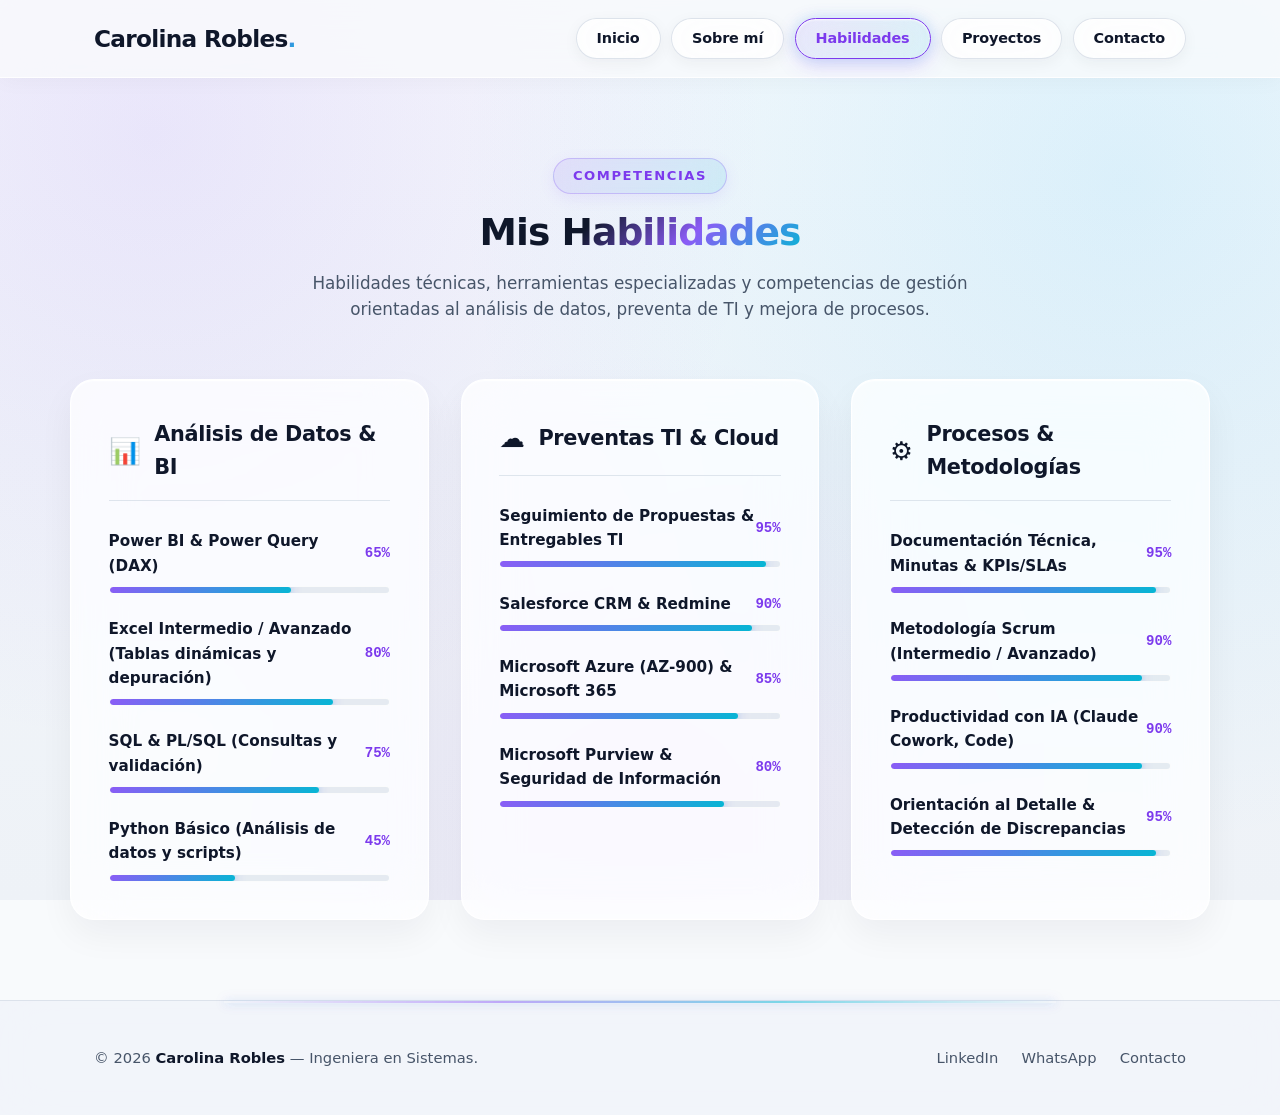
==== commit 37f2d7bc: "Actualización de porcentajes de habilidades" ====
--- a/skills.html
+++ b/skills.html
@@ -1,5 +1,6 @@
 <!DOCTYPE html>
 <html lang="es">
+
 <head>
   <meta charset="UTF-8">
   <meta name="viewport" content="width=device-width, initial-scale=1.0">
@@ -8,6 +9,7 @@
   <link rel="stylesheet" href="css/global.css">
   <link rel="stylesheet" href="css/pages.css">
 </head>
+
 <body>
 
   <!-- ================= ENCABEZADO Y NAVEGACIÓN (APPLE LIQUID GLASS) ================= -->
@@ -39,7 +41,8 @@
       <span class="section-tag">Competencias</span>
       <h2 class="section-title">Mis <span>Habilidades</span></h2>
       <p class="section-description">
-        Habilidades técnicas, herramientas especializadas y competencias de gestión orientadas al análisis de datos, preventa de TI y mejora de procesos.
+        Habilidades técnicas, herramientas especializadas y competencias de gestión orientadas al análisis de datos,
+        preventa de TI y mejora de procesos.
       </p>
     </div>
 
@@ -57,10 +60,10 @@
           <div class="skill-item">
             <div class="skill-header">
               <span class="skill-name">Power BI &amp; Power Query (DAX)</span>
-              <span class="skill-percentage">95%</span>
-            </div>
-            <div class="progress-bar" role="progressbar" aria-valuenow="95" aria-valuemin="0" aria-valuemax="100">
-              <div class="progress-fill" style="width: 95%;"></div>
+              <span class="skill-percentage">65%</span>
+            </div>
+            <div class="progress-bar" role="progressbar" aria-valuenow="95" aria-valuemin="0" aria-valuemax="100">
+              <div class="progress-fill" style="width: 65%;"></div>
             </div>
           </div>
 
@@ -68,10 +71,10 @@
           <div class="skill-item">
             <div class="skill-header">
               <span class="skill-name">Excel Intermedio / Avanzado (Tablas dinámicas y depuración)</span>
-              <span class="skill-percentage">90%</span>
-            </div>
-            <div class="progress-bar" role="progressbar" aria-valuenow="90" aria-valuemin="0" aria-valuemax="100">
-              <div class="progress-fill" style="width: 90%;"></div>
+              <span class="skill-percentage">80%</span>
+            </div>
+            <div class="progress-bar" role="progressbar" aria-valuenow="80" aria-valuemin="0" aria-valuemax="100">
+              <div class="progress-fill" style="width: 80%;"></div>
             </div>
           </div>
 
@@ -79,21 +82,21 @@
           <div class="skill-item">
             <div class="skill-header">
               <span class="skill-name">SQL &amp; PL/SQL (Consultas y validación)</span>
-              <span class="skill-percentage">85%</span>
-            </div>
-            <div class="progress-bar" role="progressbar" aria-valuenow="85" aria-valuemin="0" aria-valuemax="100">
-              <div class="progress-fill" style="width: 85%;"></div>
-            </div>
-          </div>
-
-          <!-- Skill Item -->
-          <div class="skill-item">
-            <div class="skill-header">
-              <span class="skill-name">Python Básico (Análisis de datos y scripts)</span>
               <span class="skill-percentage">75%</span>
             </div>
             <div class="progress-bar" role="progressbar" aria-valuenow="75" aria-valuemin="0" aria-valuemax="100">
               <div class="progress-fill" style="width: 75%;"></div>
+            </div>
+          </div>
+
+          <!-- Skill Item -->
+          <div class="skill-item">
+            <div class="skill-header">
+              <span class="skill-name">Python Básico (Análisis de datos y scripts)</span>
+              <span class="skill-percentage">45%</span>
+            </div>
+            <div class="progress-bar" role="progressbar" aria-valuenow="45" aria-valuemin="0" aria-valuemax="100">
+              <div class="progress-fill" style="width: 45%;"></div>
             </div>
           </div>
         </div>
@@ -215,8 +218,10 @@
         &copy; <span id="current-year"></span> <strong>Carolina Robles</strong> — Ingeniera en Sistemas.
       </p>
       <ul class="footer-links">
-        <li><a href="https://linkedin.com/" target="_blank" rel="noopener noreferrer" class="footer-link">LinkedIn</a></li>
-        <li><a href="https://wa.me/593984660901" target="_blank" rel="noopener noreferrer" class="footer-link">WhatsApp</a></li>
+        <li><a href="https://linkedin.com/" target="_blank" rel="noopener noreferrer" class="footer-link">LinkedIn</a>
+        </li>
+        <li><a href="https://wa.me/593984660901" target="_blank" rel="noopener noreferrer"
+            class="footer-link">WhatsApp</a></li>
         <li><a href="contact.html" class="footer-link">Contacto</a></li>
       </ul>
     </div>
@@ -225,4 +230,5 @@
   <!-- Script Global -->
   <script src="js/main.js"></script>
 </body>
-</html>
+
+</html>
--- a/css/global.css
+++ b/css/global.css
@@ -1,37 +1,47 @@
 /* ==========================================================================
    GLOBAL.CSS - Estilos Globales, Variables, Reset, Componentes y Layout
-   Portafolio Profesional de Carolina Robles (Apple Liquid Glass: Grises Claros & Verde Agua)
+   Portafolio Profesional de Carolina Robles (Apple Liquid Glass: Grises Elegantes & Iluminación Degradada Morado-Celeste)
    ========================================================================== */
 
 /* --------------------------------------------------------------------------
-   1. VARIABLES DE DISEÑO (:root) - Paleta Apple Liquid Glass Clara (Grises & Verde Agua)
+   1. VARIABLES DE DISEÑO (:root) - Paleta Apple Liquid Glass (Grises & Morado-Celeste)
    -------------------------------------------------------------------------- */
 :root {
   /* Fondo en grises claros elegantes estilo titanio/platino Apple */
-  --color-bg: #f1f4f9;
-  --color-bg-alt: #e6ebf2;
+  --color-bg: #f8fafc;              /* Gris muy claro principal */
+  --color-bg-alt: #f1f5f9;          /* Segundo color de fondo: Gris pizarra claro */
+  --color-bg-subtle: #e2e8f0;       /* Gris neutro sutil */
   
   /* Superficie translúcida Liquid Glass Clara */
-  --color-surface: rgba(255, 255, 255, 0.75);
-  --color-surface-hover: rgba(255, 255, 255, 0.92);
+  --color-surface: rgba(255, 255, 255, 0.78);
+  --color-surface-hover: rgba(255, 255, 255, 0.95);
   --color-surface-active: #ffffff;
   
   /* Bordes de refracción de cristal líquido */
-  --color-border: rgba(255, 255, 255, 0.85);
-  --color-border-subtle: rgba(203, 213, 225, 0.65);
-  --color-border-focus: #14b8a6;
-
-  /* Iluminaciones y Acentos en Verde Agua (Aqua Mint / Seafoam) */
-  --color-primary: #0d9488;         /* Verde Agua Principal (Teal 600) */
-  --color-primary-hover: #0f766e;
-  --color-primary-light: rgba(20, 184, 166, 0.12);
-
-  --color-aqua: #14b8a6;            /* Verde Agua Medio (Teal 500) */
-  --color-aqua-bright: #2dd4bf;     /* Verde Agua Luminoso (Teal 400) */
-  --color-aqua-light: rgba(45, 212, 191, 0.18);
-
-  --color-secondary: #0f766e;       /* Verde Agua Profundo */
-  --color-accent: #10b981;          /* Esmeralda / Verificado */
+  --color-border: rgba(255, 255, 255, 0.9);
+  --color-border-subtle: #cbd5e1;
+  --color-border-focus: #8b5cf6;
+
+  /* Iluminaciones y Acentos en Morado y Celeste */
+  --color-primary: #7c3aed;         /* Violeta / Morado 600 */
+  --color-primary-hover: #6d28d9;   /* Morado Intenso */
+  --color-primary-light: rgba(139, 92, 246, 0.14);
+
+  --color-purple: #8b5cf6;          /* Morado / Violeta 500 */
+  --color-purple-bright: #a855f7;   /* Morado Luminoso */
+  --color-purple-light: rgba(139, 92, 246, 0.18);
+
+  --color-celeste: #06b6d4;         /* Celeste / Cyan 500 */
+  --color-celeste-bright: #38bdf8;  /* Celeste Cielo */
+  --color-celeste-light: rgba(6, 182, 212, 0.18);
+
+  /* Degradados de Iluminación Morado a Celeste */
+  --grad-purple-celeste: linear-gradient(135deg, #8b5cf6 0%, #06b6d4 100%);
+  --grad-purple-celeste-hover: linear-gradient(135deg, #7c3aed 0%, #0891b2 100%);
+  --grad-purple-celeste-soft: linear-gradient(135deg, rgba(139, 92, 246, 0.12) 0%, rgba(6, 182, 212, 0.12) 100%);
+
+  --color-secondary: #0ea5e9;       /* Celeste Azulado */
+  --color-accent: #06b6d4;          /* Cyan */
   --color-warning: #f59e0b;
   --color-danger: #ef4444;
 
@@ -54,12 +64,12 @@
   --radius-xl: 32px;
   --radius-full: 9999px;
 
-  /* Sombras y Refracciones Liquid Glass Claras */
+  /* Sombras y Refracciones Liquid Glass con Iluminación Degradada */
   --shadow-sm: 0 4px 15px rgba(15, 23, 42, 0.04);
   --shadow-md: 0 12px 30px -4px rgba(15, 23, 42, 0.08);
   --shadow-glass: 0 20px 45px -10px rgba(15, 23, 42, 0.08), inset 0 1px 1px 0 rgba(255, 255, 255, 0.95);
-  --shadow-glow-aqua: 0 0 25px rgba(45, 212, 191, 0.45);
-  --shadow-glow-soft: 0 8px 30px rgba(20, 184, 166, 0.2);
+  --shadow-glow-gradient: 0 10px 30px rgba(139, 92, 246, 0.3), 0 0 25px rgba(6, 182, 212, 0.35);
+  --shadow-glow-soft: 0 8px 25px rgba(139, 92, 246, 0.22);
 
   /* Transición fluida con curvatura Apple */
   --transition: all 0.3s cubic-bezier(0.25, 1, 0.5, 1);
@@ -82,12 +92,12 @@
 body {
   font-family: var(--font-main);
   background-color: var(--color-bg);
-  /* Malla ambiental fluida en tonos grises claros con luces difusas en verde agua */
+  /* Malla ambiental en tonos grises elegantes con reflejos difusos suaves en morado y celeste */
   background-image: 
-    radial-gradient(circle at 15% 15%, rgba(45, 212, 191, 0.16), transparent 45%),
-    radial-gradient(circle at 85% 20%, rgba(20, 184, 166, 0.12), transparent 50%),
-    radial-gradient(circle at 50% 90%, rgba(94, 234, 212, 0.14), transparent 45%),
-    linear-gradient(180deg, #f3f6fa 0%, #ebf0f7 100%);
+    radial-gradient(circle at 12% 15%, rgba(139, 92, 246, 0.12), transparent 45%),
+    radial-gradient(circle at 88% 20%, rgba(56, 189, 248, 0.14), transparent 50%),
+    radial-gradient(circle at 50% 90%, rgba(168, 85, 247, 0.08), transparent 45%),
+    linear-gradient(180deg, #f8fafc 0%, #f1f5f9 50%, #eef2f7 100%);
   background-attachment: fixed;
   color: var(--color-text);
   line-height: 1.6;
@@ -154,14 +164,14 @@
   text-transform: uppercase;
   letter-spacing: 0.12em;
   color: var(--color-primary);
-  background: rgba(45, 212, 191, 0.15);
+  background: var(--grad-purple-celeste-soft);
   padding: 0.4rem 1.15rem;
   border-radius: var(--radius-full);
-  border: 1px solid rgba(20, 184, 166, 0.35);
+  border: 1px solid rgba(139, 92, 246, 0.3);
   backdrop-filter: blur(16px);
   -webkit-backdrop-filter: blur(16px);
   margin-bottom: 0.95rem;
-  box-shadow: 0 4px 15px rgba(20, 184, 166, 0.12);
+  box-shadow: 0 4px 15px rgba(139, 92, 246, 0.1);
 }
 
 .section-title {
@@ -174,7 +184,7 @@
 }
 
 .section-title span {
-  background: linear-gradient(135deg, #0f172a 15%, #0d9488 65%, #14b8a6 100%);
+  background: linear-gradient(135deg, #0f172a 15%, #8b5cf6 55%, #06b6d4 100%);
   -webkit-background-clip: text;
   -webkit-text-fill-color: transparent;
 }
@@ -186,7 +196,7 @@
 }
 
 /* --------------------------------------------------------------------------
-   4. BOTONES APPLE LIQUID GLASS CON ILUMINACIÓN VERDE AGUA
+   4. BOTONES APPLE LIQUID GLASS CON ILUMINACIÓN DEGRADADA MORADO-CELESTE
    -------------------------------------------------------------------------- */
 .btn {
   display: inline-flex;
@@ -207,32 +217,33 @@
   transition: var(--transition);
 }
 
-/* Botón Primario: Verde Agua Luminoso */
+/* Botón Primario: Degradado Morado a Celeste */
 .btn-primary {
-  background: linear-gradient(135deg, #0d9488 0%, #14b8a6 50%, #2dd4bf 100%);
+  background: var(--grad-purple-celeste);
   color: #ffffff;
-  border: 1px solid rgba(255, 255, 255, 0.6);
-  box-shadow: 
-    0 6px 20px rgba(20, 184, 166, 0.35),
+  border: 1px solid rgba(255, 255, 255, 0.5);
+  box-shadow: 
+    0 6px 20px rgba(139, 92, 246, 0.3),
+    0 4px 12px rgba(6, 182, 212, 0.2),
     inset 0 1px 1px 0 rgba(255, 255, 255, 0.5);
 }
 
 .btn-primary:hover {
-  background: linear-gradient(135deg, #0f766e 0%, #0d9488 50%, #14b8a6 100%);
+  background: var(--grad-purple-celeste-hover);
   transform: translateY(-2px);
   box-shadow: 
-    0 8px 25px rgba(20, 184, 166, 0.5),
-    0 0 20px rgba(45, 212, 191, 0.4),
+    0 8px 28px rgba(139, 92, 246, 0.45),
+    0 0 20px rgba(6, 182, 212, 0.35),
     inset 0 1px 2px 0 rgba(255, 255, 255, 0.7);
   color: #ffffff;
 }
 
-/* Botón Outline: Cristal Líquido Claro Translúcido */
+/* Botón Outline: Cristal Líquido Claro con Borde Morado Sutil */
 .btn-outline {
   background: rgba(255, 255, 255, 0.8);
   backdrop-filter: blur(20px) saturate(180%);
   -webkit-backdrop-filter: blur(20px) saturate(180%);
-  border: 1.5px solid rgba(45, 212, 191, 0.45);
+  border: 1.5px solid rgba(139, 92, 246, 0.35);
   color: var(--color-text);
   box-shadow: 
     0 4px 15px rgba(15, 23, 42, 0.05),
@@ -241,33 +252,34 @@
 
 .btn-outline:hover {
   background: #ffffff;
-  border-color: var(--color-aqua);
+  border-color: var(--color-purple);
   color: var(--color-primary);
   transform: translateY(-2px);
   box-shadow: 
-    0 8px 25px rgba(20, 184, 166, 0.22),
-    0 0 15px rgba(45, 212, 191, 0.3);
+    0 8px 25px rgba(139, 92, 246, 0.25),
+    0 0 15px rgba(6, 182, 212, 0.2);
 }
 
 /* Botón Glass Acento (Descargar CV) */
 .btn-glass {
-  background: rgba(45, 212, 191, 0.15);
+  background: var(--grad-purple-celeste-soft);
   backdrop-filter: blur(20px) saturate(180%);
   -webkit-backdrop-filter: blur(20px) saturate(180%);
-  border: 1.5px solid rgba(20, 184, 166, 0.35);
-  color: var(--color-primary);
-  box-shadow: 
-    0 4px 15px rgba(20, 184, 166, 0.12),
+  border: 1.5px solid rgba(139, 92, 246, 0.3);
+  color: var(--color-primary);
+  box-shadow: 
+    0 4px 15px rgba(139, 92, 246, 0.1),
     inset 0 1px 1px 0 rgba(255, 255, 255, 0.8);
 }
 
 .btn-glass:hover {
-  background: rgba(45, 212, 191, 0.25);
+  background: linear-gradient(135deg, rgba(139, 92, 246, 0.2) 0%, rgba(6, 182, 212, 0.2) 100%);
   border-color: var(--color-primary);
   color: var(--color-primary-hover);
   transform: translateY(-2px);
   box-shadow: 
-    0 8px 25px rgba(20, 184, 166, 0.3),
+    0 8px 25px rgba(139, 92, 246, 0.28),
+    0 0 15px rgba(6, 182, 212, 0.18),
     inset 0 1px 2px 0 rgba(255, 255, 255, 0.9);
 }
 
@@ -282,21 +294,21 @@
   font-weight: 600;
   padding: 0.35rem 0.85rem;
   border-radius: var(--radius-full);
-  background: rgba(45, 212, 191, 0.12);
-  color: var(--color-secondary);
-  border: 1px solid rgba(20, 184, 166, 0.3);
+  background: var(--grad-purple-celeste-soft);
+  color: var(--color-primary);
+  border: 1px solid rgba(139, 92, 246, 0.25);
   box-shadow: inset 0 1px 1px 0 rgba(255, 255, 255, 0.7);
 }
 
 /* --------------------------------------------------------------------------
    5. ENCABEZADO Y BARRA DE NAVEGACIÓN SUPERIOR
-      Dock Flotante Liquid Glass Claro (Sin emojis, iluminado en verde agua)
+      Dock Flotante Liquid Glass Claro (Sin emojis, iluminado en degradado morado-celeste)
    -------------------------------------------------------------------------- */
 .site-header {
   position: sticky;
   top: 0;
   z-index: 1000;
-  background-color: rgba(241, 244, 249, 0.82);
+  background-color: rgba(248, 250, 252, 0.85);
   backdrop-filter: blur(28px) saturate(190%);
   -webkit-backdrop-filter: blur(28px) saturate(190%);
   border-bottom: 1px solid rgba(255, 255, 255, 0.85);
@@ -320,7 +332,7 @@
 }
 
 .logo span {
-  background: linear-gradient(135deg, var(--color-primary), var(--color-aqua-bright));
+  background: var(--grad-purple-celeste);
   -webkit-background-clip: text;
   -webkit-text-fill-color: transparent;
 }
@@ -337,7 +349,7 @@
 }
 
 /* CÁPSULAS DE NAVEGACIÓN APPLE LIQUID GLASS:
-   Fondo claro translúcido con iluminación verde agua */
+   Fondo gris claro translúcido con iluminación degradada morado-celeste al hover */
 .nav-link {
   display: inline-flex;
   align-items: center;
@@ -351,37 +363,36 @@
   backdrop-filter: blur(20px);
   -webkit-backdrop-filter: blur(20px);
   color: var(--color-text);
-  border: 1.5px solid rgba(45, 212, 191, 0.45); /* Ribete verde agua suave */
+  border: 1.5px solid rgba(203, 213, 225, 0.65);
   box-shadow: 
     0 4px 15px rgba(15, 23, 42, 0.05),
-    0 0 10px rgba(45, 212, 191, 0.12),
     inset 0 1px 1px 0 rgba(255, 255, 255, 0.9);
   position: relative;
   overflow: hidden;
   transition: all 0.28s cubic-bezier(0.25, 1, 0.5, 1);
 }
 
-/* Efecto de iluminación verde agua al pasar el cursor (Hover) */
+/* Efecto de iluminación degradada morado-celeste al pasar el cursor (Hover) */
 .nav-link:hover {
   background: #ffffff;
-  border-color: var(--color-aqua);
+  border-color: var(--color-purple);
   color: var(--color-primary);
   transform: translateY(-2px);
   box-shadow: 
-    0 8px 22px rgba(20, 184, 166, 0.25),
-    0 0 15px rgba(45, 212, 191, 0.35),
+    0 8px 22px rgba(139, 92, 246, 0.25),
+    0 0 15px rgba(6, 182, 212, 0.25),
     inset 0 1px 2px 0 #ffffff;
 }
 
-/* Estado Activo en la página actual (Iluminación Verde Agua Destacada) */
+/* Estado Activo en la página actual (Iluminación Degradada Morado-Celeste) */
 .nav-link.active {
-  background: linear-gradient(135deg, rgba(20, 184, 166, 0.18), rgba(45, 212, 191, 0.25));
+  background: var(--grad-purple-celeste-soft);
   border-color: var(--color-primary);
   color: var(--color-primary);
   font-weight: 700;
   box-shadow: 
-    0 6px 20px rgba(20, 184, 166, 0.3),
-    0 0 15px rgba(45, 212, 191, 0.25),
+    0 6px 20px rgba(139, 92, 246, 0.25),
+    0 0 15px rgba(6, 182, 212, 0.18),
     inset 0 1px 2px 0 rgba(255, 255, 255, 0.9);
 }
 
@@ -391,7 +402,7 @@
   background: rgba(255, 255, 255, 0.85);
   backdrop-filter: blur(16px);
   -webkit-backdrop-filter: blur(16px);
-  border: 1.5px solid rgba(45, 212, 191, 0.4);
+  border: 1.5px solid rgba(139, 92, 246, 0.35);
   border-radius: var(--radius-sm);
   color: var(--color-primary);
   padding: 0.55rem 0.7rem;
@@ -405,7 +416,7 @@
 .menu-toggle:hover {
   background: #ffffff;
   border-color: var(--color-primary);
-  box-shadow: 0 0 18px rgba(45, 212, 191, 0.4);
+  box-shadow: 0 0 18px rgba(139, 92, 246, 0.35), 0 0 12px rgba(6, 182, 212, 0.25);
 }
 
 .menu-icon {
@@ -450,7 +461,7 @@
   position: relative;
 }
 
-/* Línea de luz sutil en verde agua en el footer */
+/* Línea de luz sutil degradada morado-celeste en el footer */
 .site-footer::before {
   content: '';
   position: absolute;
@@ -459,8 +470,8 @@
   transform: translateX(-50%);
   width: 65%;
   height: 1.5px;
-  background: linear-gradient(90deg, transparent, rgba(45, 212, 191, 0.6), rgba(20, 184, 166, 0.6), transparent);
-  box-shadow: 0 0 12px rgba(45, 212, 191, 0.35);
+  background: linear-gradient(90deg, transparent, rgba(139, 92, 246, 0.5), rgba(6, 182, 212, 0.5), transparent);
+  box-shadow: 0 0 12px rgba(139, 92, 246, 0.25), 0 0 8px rgba(6, 182, 212, 0.2);
 }
 
 .footer-content {
@@ -509,7 +520,7 @@
     top: var(--header-height);
     left: 0;
     width: 100%;
-    background-color: rgba(241, 244, 249, 0.96);
+    background-color: rgba(248, 250, 252, 0.96);
     backdrop-filter: blur(28px) saturate(190%);
     -webkit-backdrop-filter: blur(28px) saturate(190%);
     border-bottom: 1px solid rgba(203, 213, 225, 0.6);
--- a/css/pages.css
+++ b/css/pages.css
@@ -1,6 +1,6 @@
 /* ==========================================================================
    PAGES.CSS - Estilos específicos de las vistas (<main>)
-   Portafolio Profesional de Carolina Robles (Apple Liquid Glass: Grises Claros & Verde Agua)
+   Portafolio Profesional de Carolina Robles (Apple Liquid Glass: Grises & Degradado Morado-Celeste)
    ========================================================================== */
 
 /* ==========================================================================
@@ -20,13 +20,13 @@
   padding: 3.75rem 3.25rem;
   box-shadow: 
     0 25px 60px -15px rgba(15, 23, 42, 0.08),
-    0 0 35px rgba(45, 212, 191, 0.15),
+    0 0 35px rgba(139, 92, 246, 0.1),
     inset 0 1px 1px 0 rgba(255, 255, 255, 0.95);
   position: relative;
   overflow: hidden;
 }
 
-/* Refracción sutil de luz en verde agua en las esquinas */
+/* Refracción sutil de luz degradada morado-celeste en las esquinas */
 .hero-banner::before {
   content: '';
   position: absolute;
@@ -34,7 +34,7 @@
   right: -100px;
   width: 320px;
   height: 320px;
-  background: radial-gradient(circle, rgba(45, 212, 191, 0.25), transparent 70%);
+  background: radial-gradient(circle, rgba(139, 92, 246, 0.2), transparent 70%);
   filter: blur(50px);
   pointer-events: none;
 }
@@ -46,7 +46,7 @@
   left: -100px;
   width: 300px;
   height: 300px;
-  background: radial-gradient(circle, rgba(20, 184, 166, 0.2), transparent 70%);
+  background: radial-gradient(circle, rgba(6, 182, 212, 0.18), transparent 70%);
   filter: blur(50px);
   pointer-events: none;
 }
@@ -76,22 +76,22 @@
   text-transform: uppercase;
   letter-spacing: 0.12em;
   color: var(--color-primary);
-  background: rgba(45, 212, 191, 0.15);
+  background: var(--grad-purple-celeste-soft);
   padding: 0.38rem 1.05rem;
   border-radius: var(--radius-full);
-  border: 1px solid rgba(20, 184, 166, 0.35);
+  border: 1px solid rgba(139, 92, 246, 0.3);
   backdrop-filter: blur(16px);
   -webkit-backdrop-filter: blur(16px);
   margin-bottom: 1.35rem;
-  box-shadow: 0 4px 15px rgba(20, 184, 166, 0.12);
+  box-shadow: 0 4px 15px rgba(139, 92, 246, 0.1);
 }
 
 .greeting-dot {
   width: 8px;
   height: 8px;
   border-radius: 50%;
-  background-color: var(--color-aqua-bright);
-  box-shadow: 0 0 10px var(--color-aqua-bright);
+  background: linear-gradient(135deg, var(--color-purple), var(--color-celeste));
+  box-shadow: 0 0 10px var(--color-purple);
   display: inline-block;
 }
 
@@ -106,7 +106,7 @@
 }
 
 .hero-name-highlight {
-  background: linear-gradient(135deg, #0f172a 20%, #0d9488 80%);
+  background: linear-gradient(135deg, #0f172a 20%, #8b5cf6 70%, #06b6d4 100%);
   -webkit-background-clip: text;
   -webkit-text-fill-color: transparent;
   display: inline-block;
@@ -123,7 +123,7 @@
 }
 
 .hero-role-highlight {
-  background: linear-gradient(135deg, #0d9488 0%, #14b8a6 55%, #2dd4bf 100%);
+  background: linear-gradient(135deg, #8b5cf6 0%, #7c3aed 45%, #06b6d4 100%);
   -webkit-background-clip: text;
   -webkit-text-fill-color: transparent;
   font-weight: 800;
@@ -159,7 +159,7 @@
   min-height: 380px;
 }
 
-/* Spotlight circular difuso en verde agua */
+/* Spotlight circular difuso en degradado morado-celeste */
 .hero-spotlight {
   position: absolute;
   top: 50%;
@@ -168,7 +168,7 @@
   width: 320px;
   height: 320px;
   border-radius: 50%;
-  background: radial-gradient(circle, rgba(45, 212, 191, 0.45) 0%, rgba(20, 184, 166, 0.18) 55%, transparent 75%);
+  background: radial-gradient(circle, rgba(139, 92, 246, 0.35) 0%, rgba(6, 182, 212, 0.18) 55%, transparent 75%);
   filter: blur(35px);
   z-index: 1;
 }
@@ -181,13 +181,13 @@
   max-width: 340px;
   height: auto;
   object-fit: contain;
-  filter: drop-shadow(0 15px 25px rgba(15, 23, 42, 0.18)) drop-shadow(0 0 25px rgba(45, 212, 191, 0.35));
+  filter: drop-shadow(0 15px 25px rgba(15, 23, 42, 0.18)) drop-shadow(0 0 25px rgba(139, 92, 246, 0.3));
   transition: transform 0.4s cubic-bezier(0.25, 1, 0.5, 1), filter 0.4s ease;
 }
 
 .hero-banner:hover .hero-banner-photo {
   transform: scale(1.025);
-  filter: drop-shadow(0 20px 30px rgba(15, 23, 42, 0.22)) drop-shadow(0 0 35px rgba(45, 212, 191, 0.5));
+  filter: drop-shadow(0 20px 30px rgba(15, 23, 42, 0.22)) drop-shadow(0 0 35px rgba(139, 92, 246, 0.4));
 }
 
 /* ==========================================================================
@@ -221,10 +221,10 @@
 .tech-card:hover {
   transform: translateY(-6px);
   background: rgba(255, 255, 255, 0.92);
-  border-color: rgba(45, 212, 191, 0.6);
-  box-shadow: 
-    0 22px 50px rgba(20, 184, 166, 0.15),
-    0 0 25px rgba(45, 212, 191, 0.2);
+  border-color: rgba(139, 92, 246, 0.5);
+  box-shadow: 
+    0 22px 50px rgba(139, 92, 246, 0.15),
+    0 0 25px rgba(6, 182, 212, 0.15);
 }
 
 .tech-card-header {
@@ -240,7 +240,7 @@
   text-transform: uppercase;
   letter-spacing: 0.1em;
   color: var(--color-primary);
-  background: rgba(45, 212, 191, 0.15);
+  background: var(--grad-purple-celeste-soft);
   padding: 0.25rem 0.85rem;
   border-radius: var(--radius-full);
   margin-bottom: 0.65rem;
@@ -282,11 +282,11 @@
 
 .tech-logo-item:hover {
   background: #ffffff;
-  border-color: var(--color-aqua);
+  border-color: var(--color-purple);
   transform: translateX(4px);
   box-shadow: 
-    0 6px 18px rgba(20, 184, 166, 0.18),
-    0 0 10px rgba(45, 212, 191, 0.15);
+    0 6px 18px rgba(139, 92, 246, 0.18),
+    0 0 10px rgba(6, 182, 212, 0.12);
 }
 
 .tech-logo-icon {
@@ -411,7 +411,7 @@
   bottom: 8px;
   left: 6px;
   width: 2px;
-  background: linear-gradient(180deg, var(--color-primary), var(--color-aqua-bright), rgba(203, 213, 225, 0.5));
+  background: linear-gradient(180deg, var(--color-primary), var(--color-celeste-bright), rgba(203, 213, 225, 0.5));
 }
 
 .timeline-item {
@@ -431,9 +431,9 @@
   width: 14px;
   height: 14px;
   border-radius: 50%;
-  background: var(--color-aqua-bright);
+  background: linear-gradient(135deg, var(--color-purple), var(--color-celeste));
   border: 3px solid #ffffff;
-  box-shadow: 0 0 10px rgba(45, 212, 191, 0.7);
+  box-shadow: 0 0 10px rgba(139, 92, 246, 0.5);
 }
 
 .timeline-date {
@@ -441,10 +441,10 @@
   font-size: 0.8rem;
   font-weight: 700;
   color: var(--color-primary);
-  background: rgba(45, 212, 191, 0.15);
+  background: var(--grad-purple-celeste-soft);
   padding: 0.22rem 0.75rem;
   border-radius: var(--radius-full);
-  border: 1px solid rgba(20, 184, 166, 0.3);
+  border: 1px solid rgba(139, 92, 246, 0.25);
   margin-bottom: 0.45rem;
 }
 
@@ -493,10 +493,10 @@
 }
 
 .skill-category:hover {
-  border-color: rgba(45, 212, 191, 0.6);
-  box-shadow: 
-    0 20px 45px rgba(20, 184, 166, 0.15),
-    0 0 20px rgba(45, 212, 191, 0.2);
+  border-color: rgba(139, 92, 246, 0.5);
+  box-shadow: 
+    0 20px 45px rgba(139, 92, 246, 0.12),
+    0 0 20px rgba(6, 182, 212, 0.15);
   transform: translateY(-4px);
 }
 
@@ -562,10 +562,10 @@
 
 .progress-fill {
   height: 100%;
-  background: linear-gradient(90deg, #0d9488, #2dd4bf);
+  background: var(--grad-purple-celeste);
   border-radius: var(--radius-full);
   transition: width 1s ease-in-out;
-  box-shadow: 0 0 12px rgba(45, 212, 191, 0.5);
+  box-shadow: 0 0 12px rgba(139, 92, 246, 0.4), 0 0 8px rgba(6, 182, 212, 0.3);
 }
 
 /* ==========================================================================
@@ -594,10 +594,10 @@
 
 .project-card:hover {
   transform: translateY(-8px);
-  border-color: rgba(45, 212, 191, 0.6);
-  box-shadow: 
-    0 22px 50px rgba(20, 184, 166, 0.18),
-    0 0 20px rgba(45, 212, 191, 0.2);
+  border-color: rgba(139, 92, 246, 0.5);
+  box-shadow: 
+    0 22px 50px rgba(139, 92, 246, 0.15),
+    0 0 20px rgba(6, 182, 212, 0.15);
 }
 
 .project-img-wrapper {
@@ -692,25 +692,25 @@
 }
 
 .channel-card:hover {
-  border-color: rgba(45, 212, 191, 0.6);
+  border-color: rgba(139, 92, 246, 0.5);
   transform: translateY(-3px);
   box-shadow: 
-    0 18px 40px rgba(20, 184, 166, 0.15),
-    0 0 18px rgba(45, 212, 191, 0.2);
+    0 18px 40px rgba(139, 92, 246, 0.12),
+    0 0 18px rgba(6, 182, 212, 0.15);
 }
 
 .channel-icon {
   width: 48px;
   height: 48px;
   border-radius: var(--radius-md);
-  background: rgba(45, 212, 191, 0.15);
+  background: var(--grad-purple-celeste-soft);
   color: var(--color-primary);
   display: flex;
   align-items: center;
   justify-content: center;
   font-size: 1.45rem;
   flex-shrink: 0;
-  border: 1px solid rgba(20, 184, 166, 0.3);
+  border: 1px solid rgba(139, 92, 246, 0.25);
   box-shadow: inset 0 1px 1px 0 rgba(255, 255, 255, 0.8);
 }
 
@@ -791,9 +791,9 @@
 
 .form-control:focus {
   outline: none;
-  border-color: var(--color-aqua);
-  box-shadow: 
-    0 0 0 3px rgba(45, 212, 191, 0.25),
+  border-color: var(--color-purple);
+  box-shadow: 
+    0 0 0 3px rgba(139, 92, 246, 0.2),
     inset 0 1px 2px rgba(15, 23, 42, 0.04);
 }
 
@@ -816,9 +816,9 @@
 }
 
 .form-feedback.success {
-  background-color: rgba(45, 212, 191, 0.15);
-  border: 1px solid rgba(20, 184, 166, 0.4);
-  color: #0f766e;
+  background-color: rgba(139, 92, 246, 0.12);
+  border: 1px solid rgba(139, 92, 246, 0.35);
+  color: #6d28d9;
 }
 
 .form-feedback.error {
